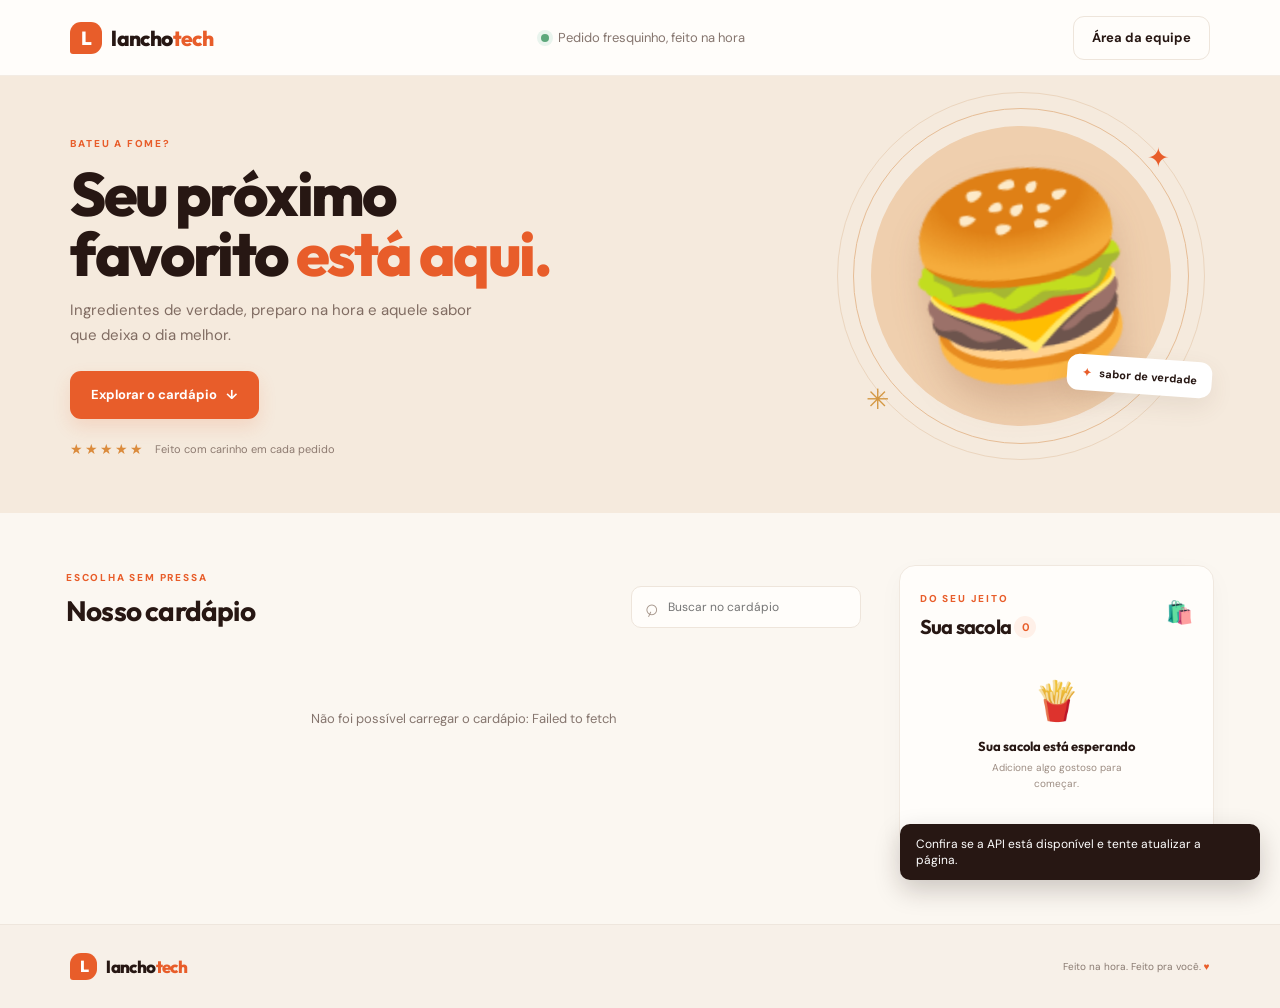
==== frontend/index.html @ eb6d5f48 "pronto e testado!!" ====
<!doctype html>
<html lang="pt-BR">
  <head>
    <meta charset="utf-8">
    <meta name="viewport" content="width=device-width, initial-scale=1">
    <meta name="theme-color" content="#20130f">
    <meta name="description" content="Peça seus lanches favoritos na Lanchotech.">
    <title>Lanchotech — feito na hora, do seu jeito</title>
    <link rel="preconnect" href="https://fonts.googleapis.com">
    <link rel="preconnect" href="https://fonts.gstatic.com" crossorigin>
    <link href="https://fonts.googleapis.com/css2?family=DM+Sans:wght@400;500;600;700&family=Outfit:wght@500;600;700;800&display=swap" rel="stylesheet">
    <link rel="stylesheet" href="styles.css">
    <script src="config.js"></script>
    <script src="app.js" defer></script>
  </head>
  <body>
    <header class="topbar">
      <a class="brand" href="#" aria-label="Lanchotech, início">
        <span class="brand-mark">L</span>
        <span>lancho<span class="brand-accent">tech</span></span>
      </a>
      <div class="topbar-note"><span class="live-dot"></span> Pedido fresquinho, feito na hora</div>
      <button class="button button-outline admin-open" id="admin-open" type="button">Área da equipe</button>
    </header>

    <main>
      <section class="hero">
        <div class="hero-copy">
          <span class="eyebrow">BATEU A FOME?</span>
          <h1>Seu próximo<br>favorito <span>está aqui.</span></h1>
          <p>Ingredientes de verdade, preparo na hora e aquele sabor que deixa o dia melhor.</p>
          <a class="button button-primary hero-cta" href="#cardapio">Explorar o cardápio <span aria-hidden="true">↓</span></a>
          <div class="hero-proof"><span class="proof-stars">★★★★★</span><span>Feito com carinho em cada pedido</span></div>
        </div>
        <div class="hero-art" aria-hidden="true">
          <div class="hero-orbit"></div>
          <div class="hero-food">🍔</div>
          <div class="floating-tag"><span>✦</span> sabor de verdade</div>
          <div class="hero-spark spark-one">✦</div>
          <div class="hero-spark spark-two">✳</div>
        </div>
      </section>

      <section class="order-area" id="cardapio">
        <div class="menu-column">
          <div class="section-heading">
            <div>
              <span class="eyebrow">ESCOLHA SEM PRESSA</span>
              <h2>Nosso cardápio</h2>
            </div>
            <label class="search-box">
              <span aria-hidden="true">⌕</span>
              <input id="search" type="search" placeholder="Buscar no cardápio" aria-label="Buscar produtos">
            </label>
          </div>
          <nav class="categories" id="categories" aria-label="Categorias do cardápio"></nav>
          <div class="menu-message" id="menu-message" role="status">Carregando o cardápio...</div>
          <div class="product-grid" id="products"></div>
        </div>

        <aside class="cart-panel" aria-label="Seu pedido">
          <div class="cart-title">
            <div><span class="eyebrow">DO SEU JEITO</span><h2>Sua sacola <span class="cart-count" id="cart-count">0</span></h2></div>
            <span class="cart-icon" aria-hidden="true">🛍️</span>
          </div>
          <div class="cart-empty" id="cart-empty"><span aria-hidden="true">🍟</span><strong>Sua sacola está esperando</strong><p>Adicione algo gostoso para começar.</p></div>
          <div class="cart-items" id="cart-items"></div>
          <div class="cart-bottom" id="cart-bottom" hidden>
            <div class="cart-total"><span>Total</span><strong id="cart-total">R$ 0,00</strong></div>
            <button class="button button-primary checkout-open" id="checkout-open" type="button">Continuar para entrega <span aria-hidden="true">→</span></button>
            <small>O pagamento é combinado na entrega ou retirada.</small>
          </div>
        </aside>
      </section>
    </main>

    <footer><a class="brand footer-brand" href="#"><span class="brand-mark">L</span><span>lancho<span class="brand-accent">tech</span></span></a><span>Feito na hora. Feito pra você. <b>♥</b></span></footer>

    <dialog class="modal" id="checkout-modal">
      <form class="modal-card" id="checkout-form">
        <button class="modal-close" type="button" data-close="checkout-modal" aria-label="Fechar">×</button>
        <span class="eyebrow">SÓ MAIS UM PASSO</span>
        <h2>Onde entregamos?</h2>
        <p class="modal-intro">Preencha seus dados para enviarmos seu pedido para a cozinha.</p>
        <label class="field-label">Seu nome<input name="nome" required minlength="2" maxlength="120" autocomplete="name" placeholder="Como podemos te chamar?"></label>
        <label class="field-label">WhatsApp<input name="contato" required minlength="8" maxlength="40" autocomplete="tel" placeholder="(11) 99999-9999"></label>
        <label class="field-label">Como prefere receber?
          <select name="local" id="order-local">
            <option value="entrega">Entrega</option>
            <option value="retirada">Retirada no balcão</option>
            <option value="mesa">Consumir no local</option>
          </select>
        </label>
        <label class="field-label" id="address-field">Endereço de entrega<input name="endereco" maxlength="240" autocomplete="street-address" placeholder="Rua, número e complemento"></label>
        <div class="checkout-total"><span>Total do pedido</span><strong id="checkout-total">R$ 0,00</strong></div>
        <p class="form-error" id="checkout-error" role="alert"></p>
        <button class="button button-primary button-wide" type="submit">Enviar pedido <span aria-hidden="true">→</span></button>
      </form>
    </dialog>

    <dialog class="modal" id="confirmation-modal">
      <div class="modal-card confirmation-card">
        <span class="confirmation-icon" aria-hidden="true">✓</span>
        <span class="eyebrow">PEDIDO NA COZINHA</span>
        <h2>Recebemos seu pedido!</h2>
        <p class="modal-intro" id="confirmation-copy"></p>
        <button class="button button-primary button-wide" type="button" data-close="confirmation-modal">Voltar ao cardápio</button>
      </div>
    </dialog>

    <dialog class="modal admin-modal" id="admin-modal">
      <section class="modal-card admin-card">
        <button class="modal-close" type="button" data-close="admin-modal" aria-label="Fechar">×</button>
        <div class="admin-heading"><div><span class="eyebrow">BASTIDORES</span><h2>Área da equipe</h2></div><span class="admin-badge">LANCHOTECH</span></div>
        <form id="admin-login" class="admin-login">
          <p>Digite a chave administrativa configurada para sua loja.</p>
          <label class="field-label">Chave de acesso<input name="token" type="password" required autocomplete="current-password" placeholder="Sua chave secreta"></label>
          <p class="form-error" id="admin-error" role="alert"></p>
          <button class="button button-primary button-wide" type="submit">Acessar painel</button>
        </form>
        <div id="admin-content" hidden>
          <div class="admin-tabs"><button type="button" class="admin-tab active" data-tab="orders">Pedidos</button><button type="button" class="admin-tab" data-tab="products">Produtos</button><button type="button" id="admin-logout" class="text-button">Sair</button></div>
          <div class="admin-pane" id="orders-pane"><div class="admin-list-heading"><h3>Pedidos recentes</h3><button class="text-button" type="button" id="refresh-orders">Atualizar ↻</button></div><div class="admin-orders" id="admin-orders"></div></div>
          <div class="admin-pane" id="products-pane" hidden>
            <form class="product-form" id="product-form">
              <h3>Adicionar produto</h3>
              <div class="product-form-fields"><label class="field-label">Nome<input name="nome" required minlength="2" maxlength="120"></label><label class="field-label">Categoria<input name="tipo" required minlength="2" maxlength="60" placeholder="Ex.: Hambúrguer"></label><label class="field-label">Preço (R$)<input name="preco" required type="number" min="0" max="10000" step="0.01"></label></div>
              <button class="button button-primary" type="submit">Adicionar produto</button>
            </form>
            <div class="admin-list-heading"><h3>Cardápio atual</h3></div><div class="admin-products" id="admin-products"></div>
          </div>
        </div>
      </section>
    </dialog>

    <div class="toast" id="toast" role="status" aria-live="polite"></div>
  </body>
</html>
---- frontend/styles.css ----
:root {
  color-scheme: light;
  --ink: #271713;
  --muted: #85756e;
  --cream: #fbf7f1;
  --paper: #fffdfa;
  --orange: #e85d2a;
  --orange-dark: #c74319;
  --line: #eee5db;
  --green: #2f805c;
  font-family: "DM Sans", sans-serif;
}

* { box-sizing: border-box; }
html { scroll-behavior: smooth; }
body { margin: 0; background: var(--cream); color: var(--ink); }
button, input, select { font: inherit; }
button { cursor: pointer; }
a { color: inherit; text-decoration: none; }
.topbar { height: 76px; padding: 0 max(calc((100vw - 1200px) / 2), 5.5%); display: flex; align-items: center; justify-content: space-between; background: var(--paper); border-bottom: 1px solid #f3ece4; }
.brand { display: inline-flex; align-items: center; gap: 9px; font: 800 21px "Outfit", sans-serif; letter-spacing: -.8px; }
.brand-mark { width: 32px; height: 32px; display: inline-grid; place-items: center; border-radius: 11px 11px 11px 3px; background: var(--orange); color: white; font: 800 19px "Outfit", sans-serif; }
.brand-accent { color: var(--orange); }
.topbar-note { display: flex; align-items: center; gap: 9px; color: var(--muted); font-size: 13px; }
.live-dot { width: 8px; height: 8px; background: #5da77b; border-radius: 50%; box-shadow: 0 0 0 4px #e9f4ed; }
.button { min-height: 44px; padding: 0 18px; border: 0; border-radius: 11px; display: inline-flex; align-items: center; justify-content: center; gap: 9px; font-size: 13px; font-weight: 700; transition: transform .18s, background .18s, box-shadow .18s; }
.button:hover { transform: translateY(-1px); }
.button-primary { background: var(--orange); color: white; box-shadow: 0 8px 18px #e85d2a26; }
.button-primary:hover { background: var(--orange-dark); }
.button-outline { border: 1px solid var(--line); background: transparent; color: var(--ink); }
.button-outline:hover { background: var(--cream); }
.hero { position: relative; min-height: 400px; padding: 55px max(calc((100vw - 1200px) / 2), 5.5%); display: flex; align-items: center; overflow: hidden; background: #f5eadd; }
.hero-copy { position: relative; z-index: 1; width: 54%; }
.eyebrow { color: var(--orange); font-size: 10px; font-weight: 800; letter-spacing: 1.8px; }
h1, h2, h3, p { margin-top: 0; }
.hero h1 { margin: 12px 0 13px; font: 800 clamp(40px, 5vw, 61px)/.99 "Outfit", sans-serif; letter-spacing: -2.6px; }
.hero h1 span { color: var(--orange); }
.hero-copy > p { max-width: 430px; margin-bottom: 22px; color: #806c62; font-size: 15px; line-height: 1.7; }
.hero-cta { min-height: 48px; padding-inline: 21px; }
.hero-proof { display: flex; align-items: center; gap: 10px; margin-top: 21px; color: #8d7a70; font-size: 11px; }
.proof-stars { color: #db8b3c; letter-spacing: 2px; font-size: 14px; }
.hero-art { position: absolute; width: 390px; height: 360px; right: max(calc((100vw - 1160px) / 2), 5%); top: 20px; display: grid; place-items: center; }
.hero-orbit { position: absolute; width: 300px; height: 300px; border-radius: 50%; background: #efcfae; }
.hero-orbit::before, .hero-orbit::after { position: absolute; content: ""; border: 1px solid #e6bd96; border-radius: 50%; inset: -18px; }
.hero-orbit::after { inset: -34px; border-color: #ebd5be; }
.hero-food { position: relative; z-index: 1; filter: drop-shadow(0 20px 16px #80422330); font-size: 195px; transform: rotate(-8deg); }
.floating-tag { position: absolute; z-index: 2; right: 4px; bottom: 62px; padding: 11px 15px; border-radius: 12px; background: white; box-shadow: 0 9px 24px #68472e19; font-size: 11px; font-weight: 700; transform: rotate(4deg); }
.floating-tag span { margin-right: 5px; color: var(--orange); }
.hero-spark { position: absolute; color: var(--orange); }
.spark-one { top: 44px; right: 46px; font-size: 27px; }
.spark-two { bottom: 38px; left: 40px; font-size: 28px; color: #d49843; }
.order-area { max-width: 1200px; margin: 0 auto; padding: 52px 26px 74px; display: grid; grid-template-columns: minmax(0, 1fr) 315px; align-items: start; gap: 38px; }
.section-heading { display: flex; justify-content: space-between; align-items: end; gap: 20px; }
.section-heading h2, .cart-title h2, .admin-heading h2 { margin: 7px 0 0; font: 700 28px "Outfit", sans-serif; letter-spacing: -.8px; }
.search-box { width: 230px; height: 42px; padding: 0 12px; display: flex; align-items: center; gap: 8px; border: 1px solid var(--line); border-radius: 10px; background: var(--paper); color: #a5958a; }
.search-box span { font-size: 23px; transform: rotate(-20deg); }
.search-box input { width: 100%; min-width: 0; border: 0; outline: 0; background: transparent; color: var(--ink); font-size: 12px; }
.categories { margin: 24px 0 20px; display: flex; gap: 9px; overflow-x: auto; scrollbar-width: none; }
.category-button { padding: 9px 15px; border: 1px solid var(--line); border-radius: 999px; background: var(--paper); color: #76675f; white-space: nowrap; font-size: 11px; font-weight: 700; }
.category-button.active { border-color: var(--ink); background: var(--ink); color: white; }
.menu-message { padding: 38px 12px; color: var(--muted); text-align: center; font-size: 13px; }
.product-grid { display: grid; grid-template-columns: repeat(2, minmax(0, 1fr)); gap: 15px; }
.product-card { overflow: hidden; border: 1px solid #f0e8df; border-radius: 15px; background: var(--paper); transition: transform .2s, box-shadow .2s; }
.product-card:hover { transform: translateY(-3px); box-shadow: 0 12px 28px #634a3512; }
.product-visual { position: relative; height: 142px; display: grid; place-items: center; overflow: hidden; background: linear-gradient(140deg, #f8e9d8, #f5d9c0); }
.product-visual::before { position: absolute; width: 132px; height: 132px; border: 1px solid #e6c6a9; border-radius: 50%; content: ""; }
.product-emoji { position: relative; z-index: 1; filter: drop-shadow(0 9px 7px #6940212b); font-size: 84px; transition: transform .2s; }
.product-card:hover .product-emoji { transform: scale(1.07) rotate(-4deg); }
.product-chip { position: absolute; z-index: 1; top: 11px; left: 11px; padding: 5px 8px; border-radius: 6px; background: #fffdfaeb; color: #8f7060; font-size: 9px; font-weight: 700; }
.product-info { padding: 14px 14px 13px; }
.product-info h3 { margin: 0 0 6px; font: 700 16px "Outfit", sans-serif; }
.product-info p { min-height: 31px; margin: 0; color: #92837b; font-size: 10px; line-height: 1.5; }
.product-buy { margin-top: 13px; display: flex; align-items: center; justify-content: space-between; gap: 7px; }
.product-price { font: 700 15px "Outfit", sans-serif; }
.add-button { width: 33px; height: 33px; border: 0; border-radius: 10px; background: #fff0e8; color: var(--orange); font-size: 20px; font-weight: 600; }
.add-button:hover { background: var(--orange); color: white; }
.cart-panel { position: sticky; top: 18px; padding: 20px; border: 1px solid #f0e8df; border-radius: 16px; background: var(--paper); box-shadow: 0 8px 26px #49301c08; }
.cart-title { display: flex; align-items: center; justify-content: space-between; }
.cart-title h2 { font-size: 20px; }
.cart-count { display: inline-grid; min-width: 22px; height: 22px; padding: 0 5px; place-items: center; border-radius: 50px; background: #fff0e8; color: var(--orange); font: 700 11px "DM Sans", sans-serif; vertical-align: 3px; }
.cart-icon { font-size: 22px; }
.cart-empty { min-height: 190px; display: flex; flex-direction: column; align-items: center; justify-content: center; text-align: center; }
.cart-empty > span { margin-bottom: 12px; font-size: 38px; filter: grayscale(.2); }
.cart-empty strong { font: 700 13px "Outfit", sans-serif; }
.cart-empty p { max-width: 170px; margin: 6px 0 0; color: #9c8c82; font-size: 10px; line-height: 1.6; }
.cart-items { max-height: 310px; overflow-y: auto; }
.cart-line { padding: 14px 0; display: grid; grid-template-columns: 1fr auto; gap: 8px; border-bottom: 1px solid #f1eae3; }
.cart-line-name { font-size: 12px; font-weight: 700; }
.cart-line-price { margin-top: 4px; color: var(--muted); font-size: 10px; }
.quantity-control { display: flex; align-items: center; gap: 8px; }
.quantity-control button { width: 24px; height: 24px; border: 1px solid var(--line); border-radius: 7px; background: white; font-weight: 700; }
.quantity-control span { min-width: 11px; text-align: center; font-size: 11px; font-weight: 700; }
.cart-bottom { padding-top: 16px; }
.cart-total, .checkout-total { margin-bottom: 13px; display: flex; justify-content: space-between; align-items: center; color: #81726a; font-size: 12px; }
.cart-total strong, .checkout-total strong { color: var(--ink); font: 700 19px "Outfit", sans-serif; }
.checkout-open { width: 100%; }
.cart-bottom small { margin-top: 10px; display: block; color: #a39388; text-align: center; font-size: 9px; }
footer { min-height: 84px; padding: 18px max(calc((100vw - 1200px) / 2), 5.5%); display: flex; align-items: center; justify-content: space-between; border-top: 1px solid #eee6dd; background: #f7f0e8; color: #897a71; font-size: 10px; }
.footer-brand { color: var(--ink); font-size: 17px; }
.footer-brand .brand-mark { width: 27px; height: 27px; font-size: 16px; }
footer b { color: var(--orange); }
.modal { width: min(94vw, 460px); max-height: 90vh; padding: 0; border: 0; border-radius: 18px; background: transparent; color: var(--ink); box-shadow: 0 24px 90px #26170f38; }
.modal::backdrop { background: #24161099; backdrop-filter: blur(3px); }
.modal-card { position: relative; padding: 30px; border: 1px solid #f1e8dd; border-radius: 18px; background: var(--paper); }
.modal-card h2 { margin: 8px 0 6px; font: 700 25px "Outfit", sans-serif; letter-spacing: -.5px; }
.modal-intro { margin-bottom: 18px; color: #8b7b72; font-size: 12px; line-height: 1.6; }
.modal-close { position: absolute; top: 13px; right: 14px; width: 32px; height: 32px; border: 0; border-radius: 50%; background: #f7f0e8; color: #77685f; font-size: 23px; line-height: 1; }
.field-label { margin-bottom: 13px; display: block; color: #5f5048; font-size: 11px; font-weight: 700; }
.field-label input, .field-label select { width: 100%; height: 43px; margin-top: 6px; padding: 0 12px; border: 1px solid var(--line); border-radius: 9px; outline: 0; background: white; color: var(--ink); font-size: 12px; }
.field-label input:focus, .field-label select:focus { border-color: #e8a181; box-shadow: 0 0 0 3px #fcefe9; }
.checkout-total { margin: 17px 0; padding-top: 14px; border-top: 1px solid var(--line); }
.checkout-total strong { font-size: 21px; }
.form-error { min-height: 15px; margin: 0 0 9px; color: #bf3d35; font-size: 11px; }
.button-wide { width: 100%; }
.confirmation-card { padding: 38px 30px 30px; text-align: center; }
.confirmation-icon { width: 52px; height: 52px; margin: 0 auto 15px; display: grid; place-items: center; border-radius: 50%; background: #eaf5ee; color: var(--green); font-size: 24px; font-weight: 700; }
.admin-modal { width: min(96vw, 760px); }
.admin-card { max-height: 88vh; overflow-y: auto; padding: 26px; }
.admin-heading, .admin-list-heading { display: flex; align-items: center; justify-content: space-between; }
.admin-heading h2 { font-size: 23px; }
.admin-badge { padding: 7px 9px; border-radius: 6px; background: #fff0e8; color: var(--orange-dark); font-size: 9px; font-weight: 800; letter-spacing: .8px; }
.admin-login { max-width: 430px; margin: 24px auto 0; }
.admin-login > p:first-child { color: var(--muted); font-size: 12px; }
.admin-tabs { margin: 22px 0 16px; display: flex; align-items: center; gap: 8px; border-bottom: 1px solid var(--line); }
.admin-tab { padding: 10px 12px; border: 0; border-bottom: 2px solid transparent; background: none; color: var(--muted); font-size: 12px; font-weight: 700; }
.admin-tab.active { border-color: var(--orange); color: var(--orange); }
.text-button { padding: 6px; border: 0; background: none; color: var(--orange-dark); font-size: 11px; font-weight: 700; }
.admin-tabs .text-button { margin-left: auto; }
.admin-list-heading { margin: 16px 0 10px; }
.admin-list-heading h3, .product-form h3 { margin: 0; font: 700 15px "Outfit", sans-serif; }
.admin-order, .admin-product { margin-top: 9px; padding: 13px; border: 1px solid var(--line); border-radius: 11px; background: #fffefa; }
.admin-order-head { display: flex; justify-content: space-between; gap: 10px; font-size: 12px; font-weight: 700; }
.admin-order-meta, .admin-order-items { margin-top: 7px; color: var(--muted); font-size: 10px; line-height: 1.6; }
.admin-order-bottom { margin-top: 10px; display: flex; align-items: center; justify-content: space-between; gap: 10px; }
.admin-order-bottom strong { font: 700 14px "Outfit", sans-serif; }
.admin-order-bottom select { max-width: 185px; height: 34px; padding: 0 8px; border: 1px solid var(--line); border-radius: 7px; background: white; font-size: 10px; }
.admin-empty { padding: 26px 8px; color: var(--muted); text-align: center; font-size: 12px; }
.product-form { margin: 12px 0 22px; padding: 14px; border: 1px solid var(--line); border-radius: 11px; background: #fffefa; }
.product-form-fields { margin-top: 12px; display: grid; grid-template-columns: 1.5fr 1fr .8fr; gap: 10px; }
.product-form .field-label { margin-bottom: 9px; }
.product-form .field-label input { height: 38px; }
.product-form > button { min-height: 38px; }
.admin-product { display: flex; align-items: center; justify-content: space-between; gap: 12px; font-size: 11px; }
.admin-product span { color: var(--muted); }
.delete-product { border: 0; background: none; color: #bd4a3e; font-size: 10px; font-weight: 700; }
.toast { position: fixed; z-index: 5; right: 20px; bottom: 20px; max-width: min(360px, calc(100vw - 40px)); padding: 12px 16px; border-radius: 10px; background: var(--ink); color: white; box-shadow: 0 10px 26px #21130f36; font-size: 12px; opacity: 0; pointer-events: none; transform: translateY(8px); transition: opacity .2s, transform .2s; }
.toast.visible { opacity: 1; transform: translateY(0); }
[hidden] { display: none !important; }

@media (max-width: 860px) {
  .hero { min-height: 360px; }
  .hero-art { right: 0; width: 320px; opacity: .84; }
  .hero-orbit { width: 240px; height: 240px; }
  .hero-food { font-size: 155px; }
  .floating-tag { right: 5px; }
  .order-area { grid-template-columns: minmax(0, 1fr) 280px; gap: 20px; padding-inline: 22px; }
  .product-grid { gap: 11px; }
}
@media (max-width: 650px) {
  .topbar { height: 64px; padding-inline: 18px; }
  .topbar-note { display: none; }
  .brand { font-size: 19px; }
  .admin-open { min-height: 37px; padding-inline: 11px; font-size: 10px; }
  .hero { min-height: 440px; padding: 39px 23px 205px; align-items: flex-start; }
  .hero-copy { width: 100%; }
  .hero h1 { font-size: 45px; }
  .hero-copy > p { max-width: 340px; font-size: 13px; }
  .hero-art { top: auto; right: 5%; bottom: -132px; width: 250px; height: 280px; opacity: .7; }
  .hero-orbit { width: 195px; height: 195px; }
  .hero-food { font-size: 130px; }
  .floating-tag { right: 0; bottom: 97px; padding: 8px 10px; font-size: 9px; }
  .spark-one { top: 20px; right: 22px; }
  .spark-two { bottom: 32px; left: 10px; }
  .order-area { padding: 37px 17px 52px; display: flex; flex-direction: column; gap: 27px; }
  .menu-column, .cart-panel { width: 100%; }
  .section-heading { align-items: flex-start; flex-direction: column; gap: 13px; }
  .section-heading h2 { font-size: 25px; }
  .search-box { width: 100%; }
  .categories { margin: 17px 0; }
  .product-grid { gap: 9px; }
  .product-visual { height: 115px; }
  .product-emoji { font-size: 68px; }
  .product-info { padding: 11px; }
  .product-info h3 { font-size: 14px; }
  .product-info p { min-height: 30px; font-size: 9px; }
  .product-price { font-size: 13px; }
  .cart-panel { position: static; }
  .cart-empty { min-height: 145px; }
  footer { padding-inline: 18px; }
  footer > span { max-width: 145px; text-align: right; line-height: 1.5; }
  .modal-card { padding: 26px 21px; }
  .admin-card { padding: 23px 16px; }
  .product-form-fields { grid-template-columns: 1fr 1fr; }
  .product-form-fields .field-label:first-child { grid-column: 1 / -1; }
}
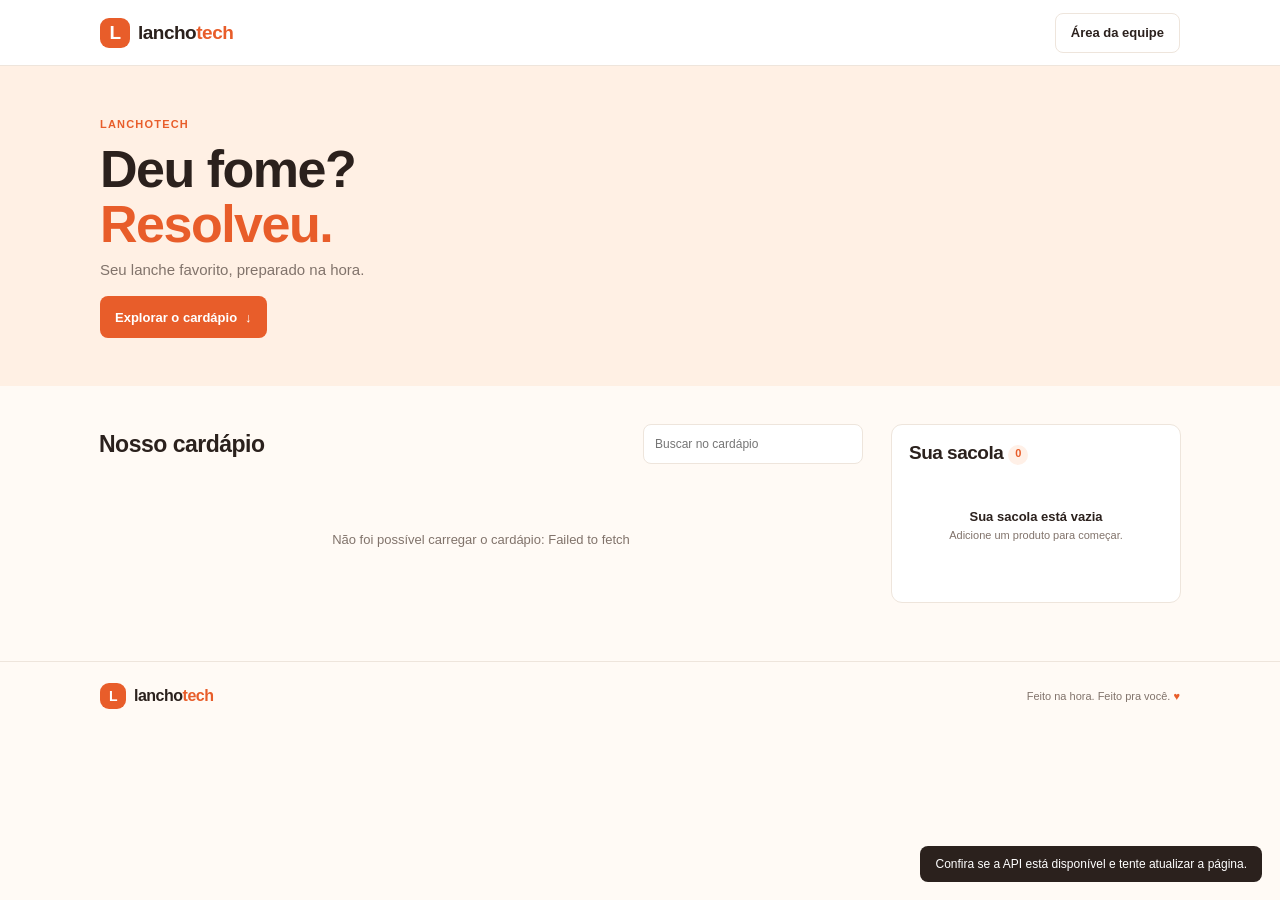
==== commit 47517d09: "pronto e testado!!" ====
--- a/frontend/index.html
+++ b/frontend/index.html
@@ -3,12 +3,9 @@
   <head>
     <meta charset="utf-8">
     <meta name="viewport" content="width=device-width, initial-scale=1">
-    <meta name="theme-color" content="#20130f">
+    <meta name="theme-color" content="#fffaf5">
     <meta name="description" content="Peça seus lanches favoritos na Lanchotech.">
-    <title>Lanchotech — feito na hora, do seu jeito</title>
-    <link rel="preconnect" href="https://fonts.googleapis.com">
-    <link rel="preconnect" href="https://fonts.gstatic.com" crossorigin>
-    <link href="https://fonts.googleapis.com/css2?family=DM+Sans:wght@400;500;600;700&family=Outfit:wght@500;600;700;800&display=swap" rel="stylesheet">
+    <title>Lanchotech — Deu fome? Resolveu.</title>
     <link rel="stylesheet" href="styles.css">
     <script src="config.js"></script>
     <script src="app.js" defer></script>
@@ -19,25 +16,16 @@
         <span class="brand-mark">L</span>
         <span>lancho<span class="brand-accent">tech</span></span>
       </a>
-      <div class="topbar-note"><span class="live-dot"></span> Pedido fresquinho, feito na hora</div>
       <button class="button button-outline admin-open" id="admin-open" type="button">Área da equipe</button>
     </header>
 
     <main>
       <section class="hero">
         <div class="hero-copy">
-          <span class="eyebrow">BATEU A FOME?</span>
-          <h1>Seu próximo<br>favorito <span>está aqui.</span></h1>
-          <p>Ingredientes de verdade, preparo na hora e aquele sabor que deixa o dia melhor.</p>
+          <span class="eyebrow">LANCHOTECH</span>
+          <h1>Deu fome?<br><span>Resolveu.</span></h1>
+          <p>Seu lanche favorito, preparado na hora.</p>
           <a class="button button-primary hero-cta" href="#cardapio">Explorar o cardápio <span aria-hidden="true">↓</span></a>
-          <div class="hero-proof"><span class="proof-stars">★★★★★</span><span>Feito com carinho em cada pedido</span></div>
-        </div>
-        <div class="hero-art" aria-hidden="true">
-          <div class="hero-orbit"></div>
-          <div class="hero-food">🍔</div>
-          <div class="floating-tag"><span>✦</span> sabor de verdade</div>
-          <div class="hero-spark spark-one">✦</div>
-          <div class="hero-spark spark-two">✳</div>
         </div>
       </section>
 
@@ -45,11 +33,9 @@
         <div class="menu-column">
           <div class="section-heading">
             <div>
-              <span class="eyebrow">ESCOLHA SEM PRESSA</span>
               <h2>Nosso cardápio</h2>
             </div>
             <label class="search-box">
-              <span aria-hidden="true">⌕</span>
               <input id="search" type="search" placeholder="Buscar no cardápio" aria-label="Buscar produtos">
             </label>
           </div>
@@ -60,10 +46,9 @@
 
         <aside class="cart-panel" aria-label="Seu pedido">
           <div class="cart-title">
-            <div><span class="eyebrow">DO SEU JEITO</span><h2>Sua sacola <span class="cart-count" id="cart-count">0</span></h2></div>
-            <span class="cart-icon" aria-hidden="true">🛍️</span>
+            <div><h2>Sua sacola <span class="cart-count" id="cart-count">0</span></h2></div>
           </div>
-          <div class="cart-empty" id="cart-empty"><span aria-hidden="true">🍟</span><strong>Sua sacola está esperando</strong><p>Adicione algo gostoso para começar.</p></div>
+          <div class="cart-empty" id="cart-empty"><strong>Sua sacola está vazia</strong><p>Adicione um produto para começar.</p></div>
           <div class="cart-items" id="cart-items"></div>
           <div class="cart-bottom" id="cart-bottom" hidden>
             <div class="cart-total"><span>Total</span><strong id="cart-total">R$ 0,00</strong></div>
--- a/frontend/styles.css
+++ b/frontend/styles.css
@@ -1,195 +1,160 @@
 :root {
-  color-scheme: light;
-  --ink: #271713;
-  --muted: #85756e;
-  --cream: #fbf7f1;
-  --paper: #fffdfa;
+  font-family: "Segoe UI", Arial, sans-serif;
+  color: #2b211d;
+  background: #fffaf5;
+  font-synthesis: none;
+  text-rendering: optimizeLegibility;
   --orange: #e85d2a;
-  --orange-dark: #c74319;
-  --line: #eee5db;
-  --green: #2f805c;
-  font-family: "DM Sans", sans-serif;
+  --ink: #2b211d;
+  --muted: #81736b;
+  --line: #eee5dc;
+  --paper: #fff;
 }
 
 * { box-sizing: border-box; }
-html { scroll-behavior: smooth; }
-body { margin: 0; background: var(--cream); color: var(--ink); }
+body { margin: 0; min-width: 320px; }
 button, input, select { font: inherit; }
 button { cursor: pointer; }
 a { color: inherit; text-decoration: none; }
-.topbar { height: 76px; padding: 0 max(calc((100vw - 1200px) / 2), 5.5%); display: flex; align-items: center; justify-content: space-between; background: var(--paper); border-bottom: 1px solid #f3ece4; }
-.brand { display: inline-flex; align-items: center; gap: 9px; font: 800 21px "Outfit", sans-serif; letter-spacing: -.8px; }
-.brand-mark { width: 32px; height: 32px; display: inline-grid; place-items: center; border-radius: 11px 11px 11px 3px; background: var(--orange); color: white; font: 800 19px "Outfit", sans-serif; }
-.brand-accent { color: var(--orange); }
-.topbar-note { display: flex; align-items: center; gap: 9px; color: var(--muted); font-size: 13px; }
-.live-dot { width: 8px; height: 8px; background: #5da77b; border-radius: 50%; box-shadow: 0 0 0 4px #e9f4ed; }
-.button { min-height: 44px; padding: 0 18px; border: 0; border-radius: 11px; display: inline-flex; align-items: center; justify-content: center; gap: 9px; font-size: 13px; font-weight: 700; transition: transform .18s, background .18s, box-shadow .18s; }
-.button:hover { transform: translateY(-1px); }
-.button-primary { background: var(--orange); color: white; box-shadow: 0 8px 18px #e85d2a26; }
-.button-primary:hover { background: var(--orange-dark); }
-.button-outline { border: 1px solid var(--line); background: transparent; color: var(--ink); }
-.button-outline:hover { background: var(--cream); }
-.hero { position: relative; min-height: 400px; padding: 55px max(calc((100vw - 1200px) / 2), 5.5%); display: flex; align-items: center; overflow: hidden; background: #f5eadd; }
-.hero-copy { position: relative; z-index: 1; width: 54%; }
-.eyebrow { color: var(--orange); font-size: 10px; font-weight: 800; letter-spacing: 1.8px; }
-h1, h2, h3, p { margin-top: 0; }
-.hero h1 { margin: 12px 0 13px; font: 800 clamp(40px, 5vw, 61px)/.99 "Outfit", sans-serif; letter-spacing: -2.6px; }
-.hero h1 span { color: var(--orange); }
-.hero-copy > p { max-width: 430px; margin-bottom: 22px; color: #806c62; font-size: 15px; line-height: 1.7; }
-.hero-cta { min-height: 48px; padding-inline: 21px; }
-.hero-proof { display: flex; align-items: center; gap: 10px; margin-top: 21px; color: #8d7a70; font-size: 11px; }
-.proof-stars { color: #db8b3c; letter-spacing: 2px; font-size: 14px; }
-.hero-art { position: absolute; width: 390px; height: 360px; right: max(calc((100vw - 1160px) / 2), 5%); top: 20px; display: grid; place-items: center; }
-.hero-orbit { position: absolute; width: 300px; height: 300px; border-radius: 50%; background: #efcfae; }
-.hero-orbit::before, .hero-orbit::after { position: absolute; content: ""; border: 1px solid #e6bd96; border-radius: 50%; inset: -18px; }
-.hero-orbit::after { inset: -34px; border-color: #ebd5be; }
-.hero-food { position: relative; z-index: 1; filter: drop-shadow(0 20px 16px #80422330); font-size: 195px; transform: rotate(-8deg); }
-.floating-tag { position: absolute; z-index: 2; right: 4px; bottom: 62px; padding: 11px 15px; border-radius: 12px; background: white; box-shadow: 0 9px 24px #68472e19; font-size: 11px; font-weight: 700; transform: rotate(4deg); }
-.floating-tag span { margin-right: 5px; color: var(--orange); }
-.hero-spark { position: absolute; color: var(--orange); }
-.spark-one { top: 44px; right: 46px; font-size: 27px; }
-.spark-two { bottom: 38px; left: 40px; font-size: 28px; color: #d49843; }
-.order-area { max-width: 1200px; margin: 0 auto; padding: 52px 26px 74px; display: grid; grid-template-columns: minmax(0, 1fr) 315px; align-items: start; gap: 38px; }
-.section-heading { display: flex; justify-content: space-between; align-items: end; gap: 20px; }
-.section-heading h2, .cart-title h2, .admin-heading h2 { margin: 7px 0 0; font: 700 28px "Outfit", sans-serif; letter-spacing: -.8px; }
-.search-box { width: 230px; height: 42px; padding: 0 12px; display: flex; align-items: center; gap: 8px; border: 1px solid var(--line); border-radius: 10px; background: var(--paper); color: #a5958a; }
-.search-box span { font-size: 23px; transform: rotate(-20deg); }
-.search-box input { width: 100%; min-width: 0; border: 0; outline: 0; background: transparent; color: var(--ink); font-size: 12px; }
-.categories { margin: 24px 0 20px; display: flex; gap: 9px; overflow-x: auto; scrollbar-width: none; }
-.category-button { padding: 9px 15px; border: 1px solid var(--line); border-radius: 999px; background: var(--paper); color: #76675f; white-space: nowrap; font-size: 11px; font-weight: 700; }
-.category-button.active { border-color: var(--ink); background: var(--ink); color: white; }
-.menu-message { padding: 38px 12px; color: var(--muted); text-align: center; font-size: 13px; }
-.product-grid { display: grid; grid-template-columns: repeat(2, minmax(0, 1fr)); gap: 15px; }
-.product-card { overflow: hidden; border: 1px solid #f0e8df; border-radius: 15px; background: var(--paper); transition: transform .2s, box-shadow .2s; }
-.product-card:hover { transform: translateY(-3px); box-shadow: 0 12px 28px #634a3512; }
-.product-visual { position: relative; height: 142px; display: grid; place-items: center; overflow: hidden; background: linear-gradient(140deg, #f8e9d8, #f5d9c0); }
-.product-visual::before { position: absolute; width: 132px; height: 132px; border: 1px solid #e6c6a9; border-radius: 50%; content: ""; }
-.product-emoji { position: relative; z-index: 1; filter: drop-shadow(0 9px 7px #6940212b); font-size: 84px; transition: transform .2s; }
-.product-card:hover .product-emoji { transform: scale(1.07) rotate(-4deg); }
-.product-chip { position: absolute; z-index: 1; top: 11px; left: 11px; padding: 5px 8px; border-radius: 6px; background: #fffdfaeb; color: #8f7060; font-size: 9px; font-weight: 700; }
-.product-info { padding: 14px 14px 13px; }
-.product-info h3 { margin: 0 0 6px; font: 700 16px "Outfit", sans-serif; }
-.product-info p { min-height: 31px; margin: 0; color: #92837b; font-size: 10px; line-height: 1.5; }
-.product-buy { margin-top: 13px; display: flex; align-items: center; justify-content: space-between; gap: 7px; }
-.product-price { font: 700 15px "Outfit", sans-serif; }
-.add-button { width: 33px; height: 33px; border: 0; border-radius: 10px; background: #fff0e8; color: var(--orange); font-size: 20px; font-weight: 600; }
-.add-button:hover { background: var(--orange); color: white; }
-.cart-panel { position: sticky; top: 18px; padding: 20px; border: 1px solid #f0e8df; border-radius: 16px; background: var(--paper); box-shadow: 0 8px 26px #49301c08; }
-.cart-title { display: flex; align-items: center; justify-content: space-between; }
-.cart-title h2 { font-size: 20px; }
-.cart-count { display: inline-grid; min-width: 22px; height: 22px; padding: 0 5px; place-items: center; border-radius: 50px; background: #fff0e8; color: var(--orange); font: 700 11px "DM Sans", sans-serif; vertical-align: 3px; }
-.cart-icon { font-size: 22px; }
-.cart-empty { min-height: 190px; display: flex; flex-direction: column; align-items: center; justify-content: center; text-align: center; }
-.cart-empty > span { margin-bottom: 12px; font-size: 38px; filter: grayscale(.2); }
-.cart-empty strong { font: 700 13px "Outfit", sans-serif; }
-.cart-empty p { max-width: 170px; margin: 6px 0 0; color: #9c8c82; font-size: 10px; line-height: 1.6; }
-.cart-items { max-height: 310px; overflow-y: auto; }
-.cart-line { padding: 14px 0; display: grid; grid-template-columns: 1fr auto; gap: 8px; border-bottom: 1px solid #f1eae3; }
-.cart-line-name { font-size: 12px; font-weight: 700; }
-.cart-line-price { margin-top: 4px; color: var(--muted); font-size: 10px; }
-.quantity-control { display: flex; align-items: center; gap: 8px; }
-.quantity-control button { width: 24px; height: 24px; border: 1px solid var(--line); border-radius: 7px; background: white; font-weight: 700; }
-.quantity-control span { min-width: 11px; text-align: center; font-size: 11px; font-weight: 700; }
-.cart-bottom { padding-top: 16px; }
-.cart-total, .checkout-total { margin-bottom: 13px; display: flex; justify-content: space-between; align-items: center; color: #81726a; font-size: 12px; }
-.cart-total strong, .checkout-total strong { color: var(--ink); font: 700 19px "Outfit", sans-serif; }
-.checkout-open { width: 100%; }
-.cart-bottom small { margin-top: 10px; display: block; color: #a39388; text-align: center; font-size: 9px; }
-footer { min-height: 84px; padding: 18px max(calc((100vw - 1200px) / 2), 5.5%); display: flex; align-items: center; justify-content: space-between; border-top: 1px solid #eee6dd; background: #f7f0e8; color: #897a71; font-size: 10px; }
-.footer-brand { color: var(--ink); font-size: 17px; }
-.footer-brand .brand-mark { width: 27px; height: 27px; font-size: 16px; }
-footer b { color: var(--orange); }
-.modal { width: min(94vw, 460px); max-height: 90vh; padding: 0; border: 0; border-radius: 18px; background: transparent; color: var(--ink); box-shadow: 0 24px 90px #26170f38; }
-.modal::backdrop { background: #24161099; backdrop-filter: blur(3px); }
-.modal-card { position: relative; padding: 30px; border: 1px solid #f1e8dd; border-radius: 18px; background: var(--paper); }
-.modal-card h2 { margin: 8px 0 6px; font: 700 25px "Outfit", sans-serif; letter-spacing: -.5px; }
-.modal-intro { margin-bottom: 18px; color: #8b7b72; font-size: 12px; line-height: 1.6; }
-.modal-close { position: absolute; top: 13px; right: 14px; width: 32px; height: 32px; border: 0; border-radius: 50%; background: #f7f0e8; color: #77685f; font-size: 23px; line-height: 1; }
-.field-label { margin-bottom: 13px; display: block; color: #5f5048; font-size: 11px; font-weight: 700; }
-.field-label input, .field-label select { width: 100%; height: 43px; margin-top: 6px; padding: 0 12px; border: 1px solid var(--line); border-radius: 9px; outline: 0; background: white; color: var(--ink); font-size: 12px; }
-.field-label input:focus, .field-label select:focus { border-color: #e8a181; box-shadow: 0 0 0 3px #fcefe9; }
-.checkout-total { margin: 17px 0; padding-top: 14px; border-top: 1px solid var(--line); }
-.checkout-total strong { font-size: 21px; }
-.form-error { min-height: 15px; margin: 0 0 9px; color: #bf3d35; font-size: 11px; }
-.button-wide { width: 100%; }
-.confirmation-card { padding: 38px 30px 30px; text-align: center; }
-.confirmation-icon { width: 52px; height: 52px; margin: 0 auto 15px; display: grid; place-items: center; border-radius: 50%; background: #eaf5ee; color: var(--green); font-size: 24px; font-weight: 700; }
-.admin-modal { width: min(96vw, 760px); }
-.admin-card { max-height: 88vh; overflow-y: auto; padding: 26px; }
-.admin-heading, .admin-list-heading { display: flex; align-items: center; justify-content: space-between; }
-.admin-heading h2 { font-size: 23px; }
-.admin-badge { padding: 7px 9px; border-radius: 6px; background: #fff0e8; color: var(--orange-dark); font-size: 9px; font-weight: 800; letter-spacing: .8px; }
-.admin-login { max-width: 430px; margin: 24px auto 0; }
-.admin-login > p:first-child { color: var(--muted); font-size: 12px; }
-.admin-tabs { margin: 22px 0 16px; display: flex; align-items: center; gap: 8px; border-bottom: 1px solid var(--line); }
-.admin-tab { padding: 10px 12px; border: 0; border-bottom: 2px solid transparent; background: none; color: var(--muted); font-size: 12px; font-weight: 700; }
-.admin-tab.active { border-color: var(--orange); color: var(--orange); }
-.text-button { padding: 6px; border: 0; background: none; color: var(--orange-dark); font-size: 11px; font-weight: 700; }
-.admin-tabs .text-button { margin-left: auto; }
-.admin-list-heading { margin: 16px 0 10px; }
-.admin-list-heading h3, .product-form h3 { margin: 0; font: 700 15px "Outfit", sans-serif; }
-.admin-order, .admin-product { margin-top: 9px; padding: 13px; border: 1px solid var(--line); border-radius: 11px; background: #fffefa; }
-.admin-order-head { display: flex; justify-content: space-between; gap: 10px; font-size: 12px; font-weight: 700; }
-.admin-order-meta, .admin-order-items { margin-top: 7px; color: var(--muted); font-size: 10px; line-height: 1.6; }
-.admin-order-bottom { margin-top: 10px; display: flex; align-items: center; justify-content: space-between; gap: 10px; }
-.admin-order-bottom strong { font: 700 14px "Outfit", sans-serif; }
-.admin-order-bottom select { max-width: 185px; height: 34px; padding: 0 8px; border: 1px solid var(--line); border-radius: 7px; background: white; font-size: 10px; }
-.admin-empty { padding: 26px 8px; color: var(--muted); text-align: center; font-size: 12px; }
-.product-form { margin: 12px 0 22px; padding: 14px; border: 1px solid var(--line); border-radius: 11px; background: #fffefa; }
-.product-form-fields { margin-top: 12px; display: grid; grid-template-columns: 1.5fr 1fr .8fr; gap: 10px; }
-.product-form .field-label { margin-bottom: 9px; }
-.product-form .field-label input { height: 38px; }
-.product-form > button { min-height: 38px; }
-.admin-product { display: flex; align-items: center; justify-content: space-between; gap: 12px; font-size: 11px; }
-.admin-product span { color: var(--muted); }
-.delete-product { border: 0; background: none; color: #bd4a3e; font-size: 10px; font-weight: 700; }
-.toast { position: fixed; z-index: 5; right: 20px; bottom: 20px; max-width: min(360px, calc(100vw - 40px)); padding: 12px 16px; border-radius: 10px; background: var(--ink); color: white; box-shadow: 0 10px 26px #21130f36; font-size: 12px; opacity: 0; pointer-events: none; transform: translateY(8px); transition: opacity .2s, transform .2s; }
-.toast.visible { opacity: 1; transform: translateY(0); }
 [hidden] { display: none !important; }
 
-@media (max-width: 860px) {
-  .hero { min-height: 360px; }
-  .hero-art { right: 0; width: 320px; opacity: .84; }
-  .hero-orbit { width: 240px; height: 240px; }
-  .hero-food { font-size: 155px; }
-  .floating-tag { right: 5px; }
-  .order-area { grid-template-columns: minmax(0, 1fr) 280px; gap: 20px; padding-inline: 22px; }
-  .product-grid { gap: 11px; }
+.topbar {
+  height: 66px;
+  padding: 0 max(calc((100vw - 1080px) / 2), 5%);
+  display: flex;
+  align-items: center;
+  justify-content: space-between;
+  background: var(--paper);
+  border-bottom: 1px solid var(--line);
 }
-@media (max-width: 650px) {
-  .topbar { height: 64px; padding-inline: 18px; }
-  .topbar-note { display: none; }
-  .brand { font-size: 19px; }
-  .admin-open { min-height: 37px; padding-inline: 11px; font-size: 10px; }
-  .hero { min-height: 440px; padding: 39px 23px 205px; align-items: flex-start; }
-  .hero-copy { width: 100%; }
-  .hero h1 { font-size: 45px; }
-  .hero-copy > p { max-width: 340px; font-size: 13px; }
-  .hero-art { top: auto; right: 5%; bottom: -132px; width: 250px; height: 280px; opacity: .7; }
-  .hero-orbit { width: 195px; height: 195px; }
-  .hero-food { font-size: 130px; }
-  .floating-tag { right: 0; bottom: 97px; padding: 8px 10px; font-size: 9px; }
-  .spark-one { top: 20px; right: 22px; }
-  .spark-two { bottom: 32px; left: 10px; }
-  .order-area { padding: 37px 17px 52px; display: flex; flex-direction: column; gap: 27px; }
-  .menu-column, .cart-panel { width: 100%; }
-  .section-heading { align-items: flex-start; flex-direction: column; gap: 13px; }
-  .section-heading h2 { font-size: 25px; }
+.brand { display: inline-flex; align-items: center; gap: 8px; font-size: 19px; font-weight: 750; letter-spacing: -.5px; }
+.brand-mark { width: 30px; height: 30px; display: grid; place-items: center; border-radius: 9px; background: var(--orange); color: white; font-weight: 800; }
+.brand-accent { color: var(--orange); }
+.button { min-height: 40px; padding: 0 15px; display: inline-flex; justify-content: center; align-items: center; gap: 8px; border: 0; border-radius: 8px; font-size: 13px; font-weight: 650; }
+.button-primary { background: var(--orange); color: white; }
+.button-primary:hover { background: #cf4c20; }
+.button-outline { border: 1px solid var(--line); background: white; color: var(--ink); }
+.button-outline:hover { background: #fff6ee; }
+
+.hero { padding: 48px max(calc((100vw - 1080px) / 2), 5%); background: #fff0e4; }
+.hero-copy { max-width: 1080px; margin: 0 auto; }
+.eyebrow { color: var(--orange); font-size: 11px; font-weight: 750; letter-spacing: 1.2px; }
+.hero h1 { margin: 10px 0; font-size: clamp(36px, 5vw, 52px); line-height: 1.05; letter-spacing: -1.5px; }
+.hero h1 span { color: var(--orange); }
+.hero-copy > p { margin: 0 0 18px; color: var(--muted); font-size: 15px; }
+.hero-cta { min-height: 42px; }
+
+.order-area { max-width: 1130px; margin: 0 auto; padding: 38px 24px 58px; display: grid; grid-template-columns: minmax(0, 1fr) 290px; align-items: start; gap: 28px; }
+.section-heading { display: flex; align-items: center; justify-content: space-between; gap: 16px; }
+.section-heading h2, .cart-title h2, .admin-heading h2 { margin: 0; font-size: 23px; letter-spacing: -.5px; }
+.search-box { width: 220px; }
+.search-box input, .field-label input, .field-label select { width: 100%; height: 40px; padding: 0 11px; border: 1px solid var(--line); border-radius: 8px; outline: 0; background: white; color: var(--ink); font-size: 12px; }
+.search-box input:focus, .field-label input:focus, .field-label select:focus { border-color: #e8a181; }
+.categories { margin: 18px 0; display: flex; gap: 8px; overflow-x: auto; }
+.category-button { padding: 8px 13px; border: 1px solid var(--line); border-radius: 20px; background: white; color: #70635c; white-space: nowrap; font-size: 12px; }
+.category-button.active { border-color: var(--ink); background: var(--ink); color: white; }
+.menu-message { padding: 32px 10px; color: var(--muted); text-align: center; font-size: 13px; }
+.product-grid { display: grid; grid-template-columns: repeat(2, minmax(0, 1fr)); gap: 13px; }
+.product-card { overflow: hidden; border: 1px solid var(--line); border-radius: 11px; background: var(--paper); }
+.product-visual { position: relative; height: 124px; display: grid; place-items: center; background: #fff5eb; }
+.product-icon { width: 94px; height: 94px; object-fit: contain; }
+.product-chip { position: absolute; top: 9px; left: 9px; padding: 4px 7px; border-radius: 5px; background: white; color: var(--muted); font-size: 10px; }
+.product-info { padding: 12px; }
+.product-info h3 { margin: 0 0 11px; font-size: 15px; }
+.product-info p { display: none; }
+.product-buy { display: flex; align-items: center; justify-content: space-between; }
+.product-price { font-size: 14px; font-weight: 700; }
+.add-button { width: 30px; height: 30px; border: 0; border-radius: 7px; background: #fff0e7; color: var(--orange); font-size: 20px; }
+.add-button:hover { background: var(--orange); color: white; }
+
+.cart-panel { position: sticky; top: 16px; padding: 17px; border: 1px solid var(--line); border-radius: 11px; background: var(--paper); }
+.cart-title h2 { font-size: 19px; }
+.cart-count { min-width: 20px; height: 20px; padding: 2px 6px; display: inline-block; border-radius: 12px; background: #fff0e7; color: var(--orange); text-align: center; font-size: 11px; vertical-align: 2px; }
+.cart-empty { min-height: 120px; display: flex; flex-direction: column; justify-content: center; text-align: center; }
+.cart-empty strong { font-size: 13px; }
+.cart-empty p { margin: 5px 0 0; color: var(--muted); font-size: 11px; }
+.cart-items { max-height: 280px; overflow-y: auto; }
+.cart-line { padding: 12px 0; display: grid; grid-template-columns: 1fr auto; gap: 8px; border-bottom: 1px solid var(--line); }
+.cart-line-name { font-size: 12px; font-weight: 650; }
+.cart-line-price { margin-top: 4px; color: var(--muted); font-size: 11px; }
+.quantity-control { display: flex; align-items: center; gap: 7px; }
+.quantity-control button { width: 23px; height: 23px; border: 1px solid var(--line); border-radius: 6px; background: white; }
+.quantity-control span { min-width: 12px; text-align: center; font-size: 11px; }
+.cart-bottom { padding-top: 13px; }
+.cart-total, .checkout-total { margin-bottom: 12px; display: flex; align-items: center; justify-content: space-between; color: var(--muted); font-size: 12px; }
+.cart-total strong, .checkout-total strong { color: var(--ink); font-size: 18px; }
+.checkout-open { width: 100%; }
+.cart-bottom small { margin-top: 9px; display: block; color: var(--muted); text-align: center; font-size: 10px; }
+
+footer { min-height: 68px; padding: 14px max(calc((100vw - 1080px) / 2), 5%); display: flex; align-items: center; justify-content: space-between; border-top: 1px solid var(--line); color: var(--muted); font-size: 11px; }
+.footer-brand { color: var(--ink); font-size: 16px; }
+.footer-brand .brand-mark { width: 26px; height: 26px; font-size: 14px; }
+footer b { color: var(--orange); }
+
+.modal { width: min(94vw, 460px); max-height: 90vh; padding: 0; border: 0; border-radius: 13px; background: transparent; color: var(--ink); box-shadow: 0 18px 60px #26170f38; }
+.modal::backdrop { background: #24161088; }
+.modal-card { position: relative; padding: 25px; border: 1px solid var(--line); border-radius: 13px; background: white; }
+.modal-card h2 { margin: 7px 0; font-size: 23px; }
+.modal-intro { margin: 0 0 17px; color: var(--muted); font-size: 12px; line-height: 1.5; }
+.modal-close { position: absolute; top: 10px; right: 11px; width: 30px; height: 30px; border: 0; border-radius: 50%; background: #f7f1eb; font-size: 21px; }
+.field-label { margin-bottom: 12px; display: block; color: #5f5048; font-size: 11px; font-weight: 650; }
+.field-label input, .field-label select { margin-top: 5px; }
+.checkout-total { margin: 16px 0; padding-top: 12px; border-top: 1px solid var(--line); }
+.form-error { min-height: 14px; margin: 0 0 8px; color: #bf3d35; font-size: 11px; }
+.button-wide { width: 100%; }
+.confirmation-card { text-align: center; }
+.confirmation-icon { width: 44px; height: 44px; margin: 0 auto 12px; display: grid; place-items: center; border-radius: 50%; background: #eaf5ee; color: #2f805c; font-size: 22px; }
+.admin-modal { width: min(96vw, 740px); }
+.admin-card { max-height: 88vh; overflow-y: auto; }
+.admin-heading, .admin-list-heading { display: flex; align-items: center; justify-content: space-between; }
+.admin-heading h2 { font-size: 21px; }
+.admin-badge { padding: 6px 8px; border-radius: 5px; background: #fff0e7; color: #c74319; font-size: 9px; font-weight: 750; }
+.admin-login { max-width: 420px; margin: 20px auto 0; }
+.admin-login > p:first-child { color: var(--muted); font-size: 12px; }
+.admin-tabs { margin: 19px 0 14px; display: flex; align-items: center; gap: 8px; border-bottom: 1px solid var(--line); }
+.admin-tab { padding: 9px 11px; border: 0; border-bottom: 2px solid transparent; background: none; color: var(--muted); font-size: 12px; }
+.admin-tab.active { border-color: var(--orange); color: var(--orange); }
+.text-button { padding: 6px; border: 0; background: none; color: #c74319; font-size: 11px; font-weight: 650; }
+.admin-tabs .text-button { margin-left: auto; }
+.admin-list-heading { margin: 14px 0 9px; }
+.admin-list-heading h3, .product-form h3 { margin: 0; font-size: 14px; }
+.admin-order, .admin-product { margin-top: 8px; padding: 11px; border: 1px solid var(--line); border-radius: 8px; }
+.admin-order-head { display: flex; justify-content: space-between; gap: 10px; font-size: 12px; font-weight: 650; }
+.admin-order-meta, .admin-order-items { margin-top: 6px; color: var(--muted); font-size: 10px; line-height: 1.5; }
+.admin-order-bottom { margin-top: 9px; display: flex; align-items: center; justify-content: space-between; gap: 10px; }
+.admin-order-bottom strong { font-size: 14px; }
+.admin-order-bottom select { max-width: 185px; height: 32px; border: 1px solid var(--line); border-radius: 6px; background: white; font-size: 10px; }
+.admin-empty { padding: 22px 8px; color: var(--muted); text-align: center; font-size: 12px; }
+.product-form { margin: 12px 0 20px; padding: 12px; border: 1px solid var(--line); border-radius: 8px; }
+.product-form-fields { margin-top: 10px; display: grid; grid-template-columns: 1.5fr 1fr .8fr; gap: 9px; }
+.product-form .field-label { margin-bottom: 8px; }
+.product-form .field-label input { height: 36px; }
+.product-form > button { min-height: 36px; }
+.admin-product { display: flex; align-items: center; justify-content: space-between; gap: 10px; font-size: 11px; }
+.admin-product span { color: var(--muted); }
+.delete-product { border: 0; background: none; color: #bd4a3e; font-size: 10px; }
+.toast { position: fixed; z-index: 5; right: 18px; bottom: 18px; max-width: min(360px, calc(100vw - 36px)); padding: 11px 15px; border-radius: 8px; background: var(--ink); color: white; font-size: 12px; opacity: 0; pointer-events: none; transform: translateY(6px); transition: opacity .2s, transform .2s; }
+.toast.visible { opacity: 1; transform: translateY(0); }
+
+@media (max-width: 720px) {
+  .topbar { height: 60px; padding: 0 16px; }
+  .hero { padding: 34px 20px; }
+  .hero h1 { font-size: 39px; }
+  .order-area { padding: 30px 16px 42px; grid-template-columns: 1fr; gap: 22px; }
+  .cart-panel { position: static; }
+  .section-heading { align-items: flex-start; flex-direction: column; }
   .search-box { width: 100%; }
-  .categories { margin: 17px 0; }
+}
+@media (max-width: 460px) {
   .product-grid { gap: 9px; }
-  .product-visual { height: 115px; }
-  .product-emoji { font-size: 68px; }
-  .product-info { padding: 11px; }
-  .product-info h3 { font-size: 14px; }
-  .product-info p { min-height: 30px; font-size: 9px; }
-  .product-price { font-size: 13px; }
-  .cart-panel { position: static; }
-  .cart-empty { min-height: 145px; }
-  footer { padding-inline: 18px; }
+  .product-visual { height: 108px; }
+  .product-icon { width: 82px; height: 82px; }
+  .product-info { padding: 10px; }
+  .product-info h3 { font-size: 13px; }
+  .categories { margin: 14px 0; }
+  footer { padding-inline: 16px; }
   footer > span { max-width: 145px; text-align: right; line-height: 1.5; }
-  .modal-card { padding: 26px 21px; }
-  .admin-card { padding: 23px 16px; }
+  .modal-card { padding: 22px 18px; }
   .product-form-fields { grid-template-columns: 1fr 1fr; }
   .product-form-fields .field-label:first-child { grid-column: 1 / -1; }
 }
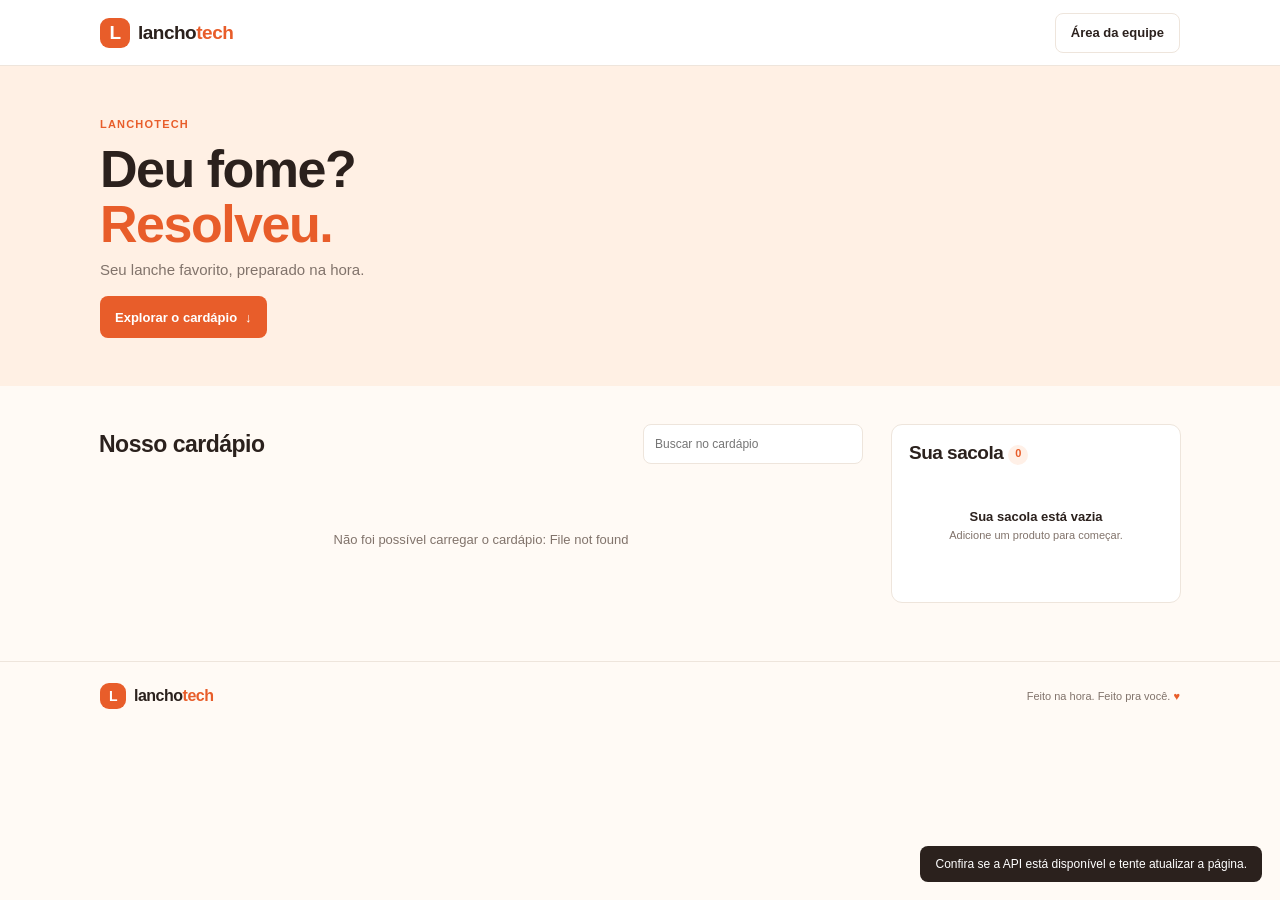
==== commit 41f6c73c: "Adapta Lanchotech para Web Service gratuito" ====
--- a/frontend/index.html
+++ b/frontend/index.html
@@ -7,7 +7,6 @@
     <meta name="description" content="Peça seus lanches favoritos na Lanchotech.">
     <title>Lanchotech — Deu fome? Resolveu.</title>
     <link rel="stylesheet" href="styles.css">
-    <script src="config.js"></script>
     <script src="app.js" defer></script>
   </head>
   <body>
